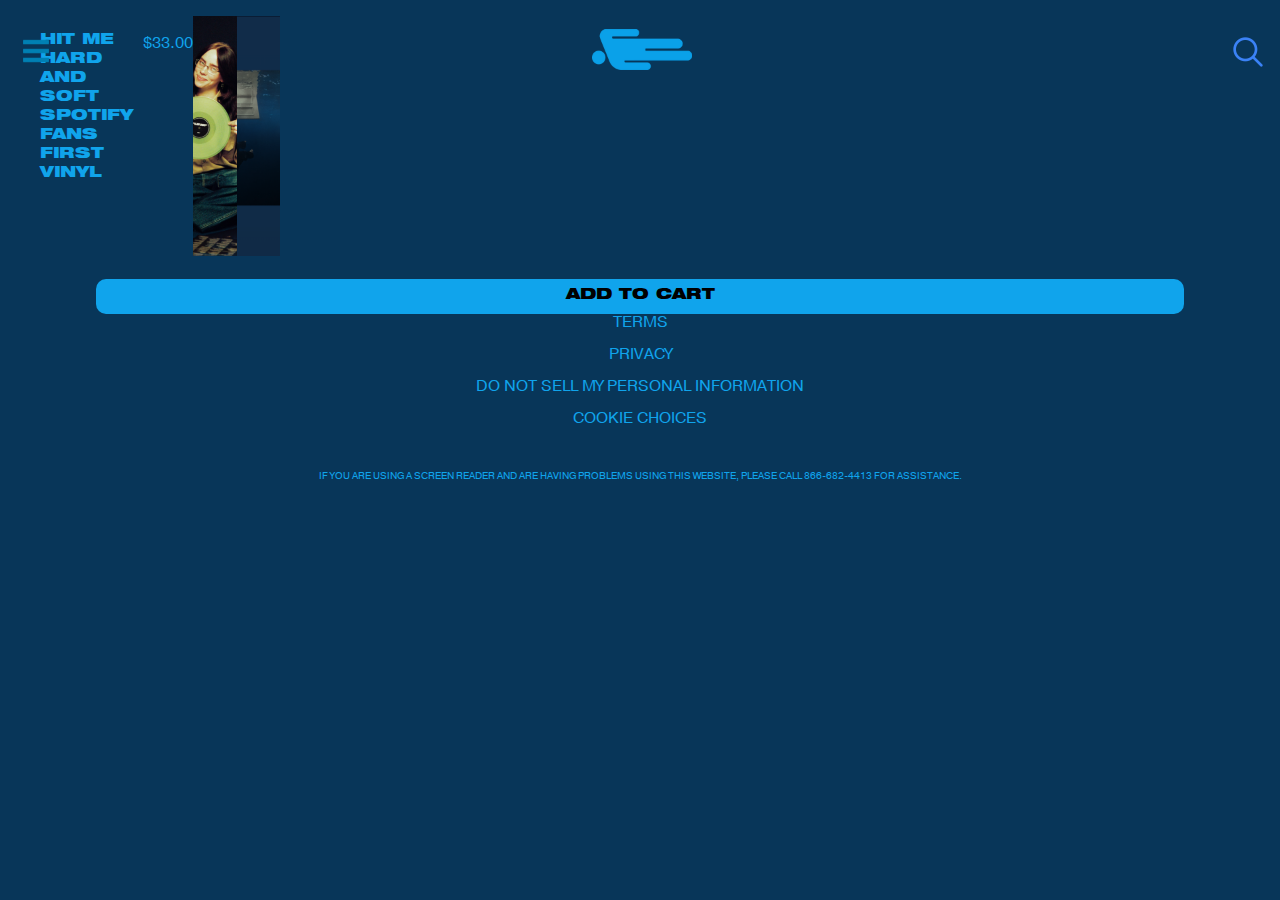
==== product.html @ ac69f573 "second html" ====
<!DOCTYPE html>
<html lang="en">
<head>
    <meta charset="UTF-8">
    <meta name="author" content="Giulietta Sipos">
    <meta name="viewport" content="width=device-width, initial-scale=1">

    <title>HIT ME HARD AND SOFT Spotify Fans First Vinyl - Billie Eilish | Store</title>

    <link href="styles/product.css" rel="stylesheet">
    <link rel="icon" type="image/svg+xml" href="images/icons/logo2.png">
</head>
<body>
        <header>
            <a href="#">
                <h1> <img id="logo" src="images/icons/logo.png" alt="hello welcome to the website of billie eilish"> </h1>
            </a>
            <button aria-hidden="true"><img src="images/icons/hamburger.png" alt="hamburger" /></button>
            <nav>
                <button aria-hidden="true"><img src="images/icons/close.png" alt="close" /></button>
                <ul>
                    <li><a class="active">merch</a></li>
                    <li><a class="#">music</a></li>
                    <li><a class="#">collections</a></li>
                    <li><a class="#">billie x nike</a></li>
                    <li><a class="#">sustainability</a></li>
                    <li><a class="#">tour</a></li>
                    <li><a class="#">billie's kitchen</a></li>
                    <li><a class="#">more</a></li>
                    <li><a class="#">login</a></li>
                    <li><a class="#">create account</a></li>
                </ul>
            </nav>
            <a href="#"><img aria-hidden="true" src="images/icons/search.png" alt="search icon" /></a>
        </header>

        <main>
            <section>
                <ul>
                    <li>
                        <h3>hit me hard and soft spotify fans first vinyl</h3>
                        <p>$33.00</p>
                        <a href="#"><img src="images/spotifyvinyl.png" alt="selfie billie with shirt"></a>
                        <a href="#"><img src="images/solo/spotifyvinylsolo.png" alt="selfie billie with shirt"></a>
                    </li>
                </ul>

                <a href="#"><strong>add to cart</strong></a>
            </section>


        </main>




        <footer>
            <ul>
                <li>help and support</li>
                <li>terms</li>
                <li>privacy</li>
                <li>do not sell my personal information</li>
                <li>cookie choices</li>
            </ul>
        
            <p>If you are using a screen reader and are having problems using this website, please call 866-682-4413 for
                assistance.</p>
        </footer>

    <script defer src="scripts/script.js"></script>
</body>
</html>
---- styles/product.css ----
/*********************************************************/
/* ------------------------ FONT ----------------------- */
/*********************************************************/

@font-face {
    /* Equity A text - regular */
    font-family: 'billiefont';
    src: url("../fonts/font.woff") format('woff');
    font-weight: normal;
    font-style: normal;
}

@font-face {
    /* Equity A text - regular */
    font-family: 'billiefont2';
    src: url("../fonts/billiefont2.woff") format('woff');
    font-weight: normal;
    font-style: normal;
}





/*********************************************************/
/* ---------------------- CURSOR ----------------------- */
/*********************************************************/

@keyframes bubbel-ani {
    to {
        transform: translate(0, -40vw);
        opacity: 0;
    }
}

.cursor-trail {
    position: absolute;
    pointer-events: none;
    width: 10px;
    /* Adjust the size of the trail */
    height: 10px;
    opacity: 0.5;

    animation: bubbel-ani 1.5s ease-out forwards;
}





/**********************************************************/
/* ------------------- CSS REMEDY ----------------------- */
/*********************************************************/

*,
*::after,
*::before {
    box-sizing: border-box;
}






/*********************************************************/
/* ----------------- CUSTOM PROPERTIES ----------------- */
/*********************************************************/

:root {
    /* --------------------------LIGHT/DARK MODE------------------------------ */
    color-scheme: light dark;

    --accent-color: var(--color-theme);
    /* ----------------------------------------------------------------------- */

    --color-text: #10a4ec;
    --color-background: #083659;

    --general-color: black;
    --header-gradient: linear-gradient(transparent, transparent);
    --menu-gradient: linear-gradient(black, black);
    /* --button-color:#fff; */
    --button-background: transparent;

    /* --------shop buttons------- */
    --color-shop: black;
    --color-shop-button: #10a4ec;

    --color-border: #027399;
    --whiteSpace: 1em;

}





/*********************************************************/
/* ---------------------- HEADER ----------------------- */
/*********************************************************/

header {
    min-height: 4em;
    padding: 0 1em;
    line-height: 1;

    display: flex;
    justify-content: space-between;
    align-items: center;

    position: fixed;
    z-index: 10;
    background: transparent;
    /* transparent background to show the video */
    color: white;

    top: 0;
    left: 0;
    right: 0;
}

header a {
    padding: 0.5em 0;
    color: var(--color-text);
    text-decoration: none;
}

header>a:first-of-type {
    display: grid;
    grid-template-columns: min-content min-content;
    grid-gap: 0.25em;
    align-items: center;
}

header>a:first-of-type img {
    height: 3em;
}

header button {
    padding: 0.5em;
    display: flex;
    align-items: center;
    gap: 0.25em;

    appearance: none;
    background-color: var(--button-background);
    border: none;
    border-radius: 0.25em;

    margin-bottom: 0.5em;
}

header button img {
    height: 2em;
}

header>button {
    order: -1;
}

#logo {
    width: 100.66px;
    height: 40.93px;
}

/* -------- LINK TO ICON ---------- */

header>a:last-of-type img {
    width: auto;
    height: 2em;
}

nav button {
    justify-self: start;
}


/* -------------- NAV  -------------*/
nav {
    padding: 1em;

    display: grid;
    align-content: start;
    gap: 1em;

    background-image: var(--menu-gradient);

    position: fixed;
    left: 0;
    right: 0;
    top: 0;
    bottom: 0;
    /*   inset:0; */

    transform: translateX(-100%);
    transition: 1s;

}

/* ----------- SHOW MENU -------------*/

nav.toonMenu {
    transform: translateX(0);
}

nav ul {
    margin: 0;
    padding: 0;
    list-style: none;
}

nav a {
    display: flex;
}





/*********************************************************/
/* ------------------------ BODY ----------------------- */
/*********************************************************/

body {
    color: var(--color-text);
    background-color: var(--color-background);
    text-transform: uppercase;
    font-family: 'billiefont';
    margin: 0;
}

h2 {
    padding-top: 5em;
    padding-left: 1.5em;
    padding-bottom: .5em;
}


/* ----------- ADD TO CHART BUTTON --------------- */

section > a {
    position: absolute;
    left: 6em;
    right: 6em;
    text-align: center;

    color: var(--color-shop);
    background-color: var(--color-shop-button);
    padding: .5em;
    text-decoration: none;
    border-radius: 10px;
}

section > a:hover {
    color: var(--color-shop-button);
    border: 1px solid var(--color-shop-button);
    background-color: #083658;
}







section img {
    width: 100%;
    height: 15em;
    object-fit: cover;
    order: -1;
}

section ul {
    overflow: auto;
    scrollbar-width: none;
    display: flex;
    list-style-type: none;
}

section ul li {
    width: 15em;
    display: flex;
}

section ul li h3 {
    font-size: 1em;
}

section ul li p {
    font-size: 1em;
    font-family: 'billiefont2';
}













/*********************************************************/
/* ----------------------- FOOTER ---------------------- */
/*********************************************************/

footer ul {
    padding: 0;
    margin: 0;
}

footer ul li {
    font-family: 'billiefont2';
    list-style-type: none;
    padding: 0;
    margin: 0;
    text-align: center;

    display: block;
    margin: 10px 0;

}

footer p {
    font-family: 'billiefont2';
    font-size: 10px;

    display: block;
    text-align: center;

    padding: 3em;
    margin: 10px 0;

}
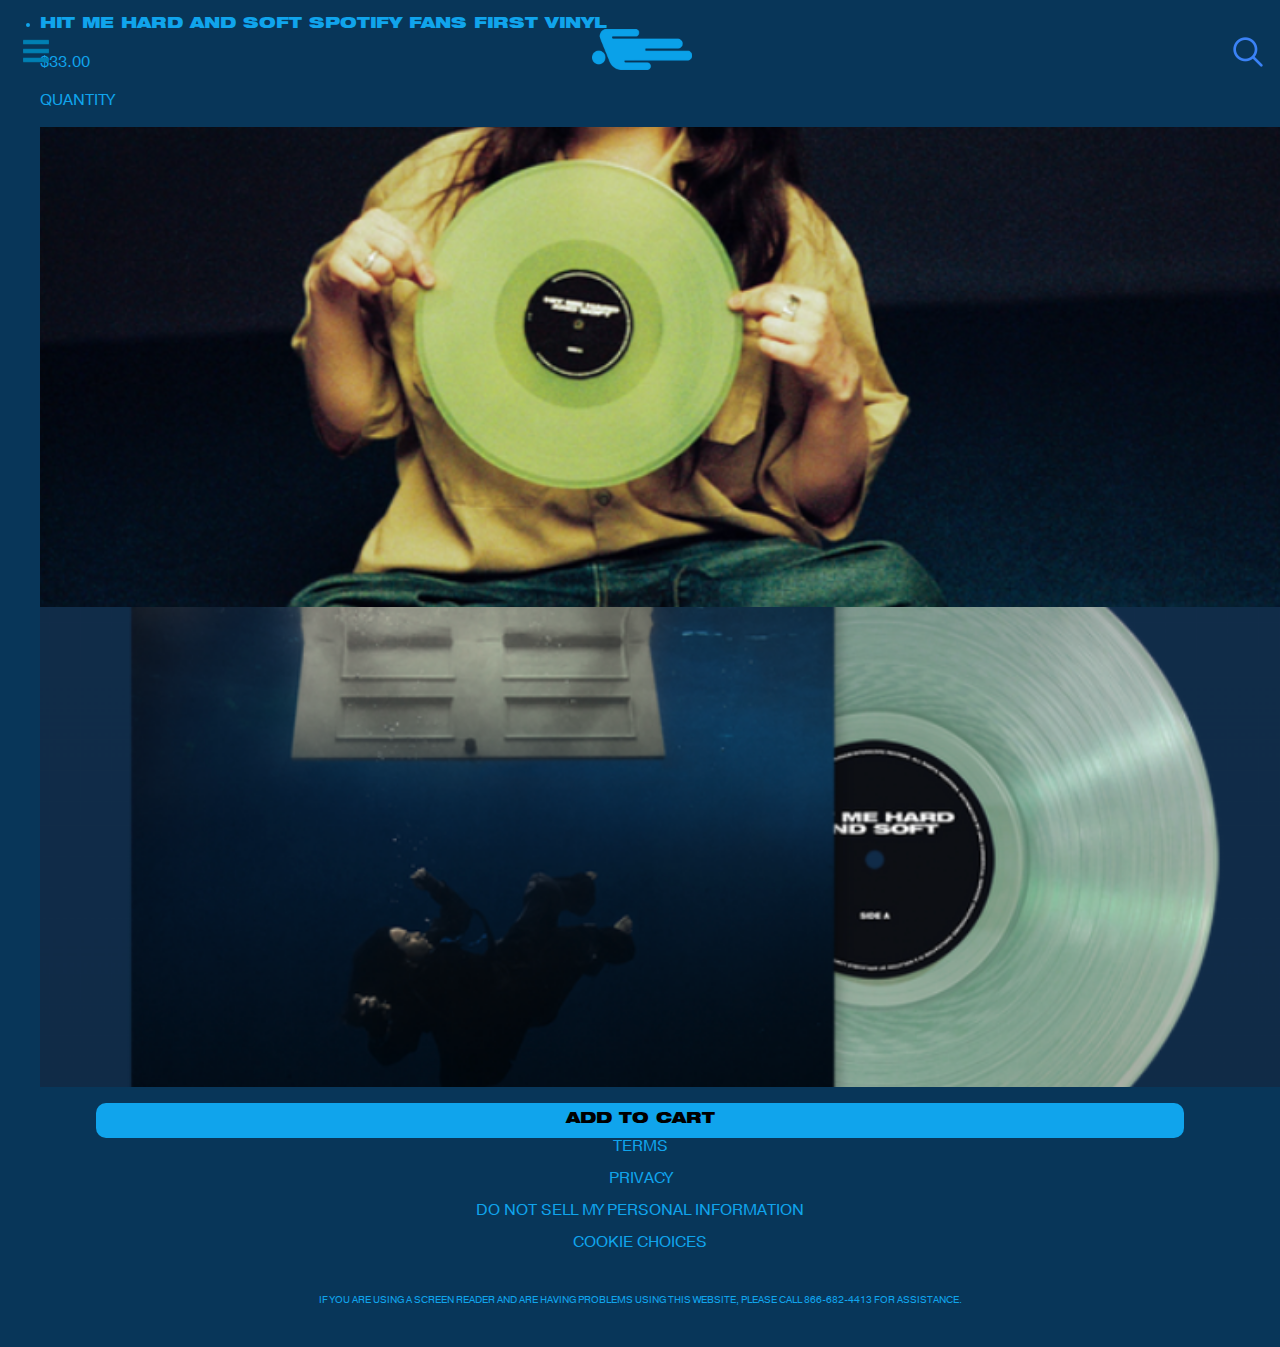
==== commit 34add880: "oepdat" ====
--- a/product.html
+++ b/product.html
@@ -38,8 +38,9 @@
             <section>
                 <ul>
                     <li>
-                        <h3>hit me hard and soft spotify fans first vinyl</h3>
+                        <h2>hit me hard and soft spotify fans first vinyl</h2>
                         <p>$33.00</p>
+                        <p>quantity</p>
                         <a href="#"><img src="images/spotifyvinyl.png" alt="selfie billie with shirt"></a>
                         <a href="#"><img src="images/solo/spotifyvinylsolo.png" alt="selfie billie with shirt"></a>
                     </li>
--- a/styles/product.css
+++ b/styles/product.css
@@ -230,12 +230,6 @@
     margin: 0;
 }
 
-h2 {
-    padding-top: 5em;
-    padding-left: 1.5em;
-    padding-bottom: .5em;
-}
-
 
 /* ----------- ADD TO CHART BUTTON --------------- */
 
@@ -262,35 +256,28 @@
 
 
 
-
-
-section img {
+/* -------------- IMAGES --------------- */
+
+ main section img {
     width: 100%;
-    height: 15em;
+    height: 30em;
     object-fit: cover;
+    display: flex;
     order: -1;
 }
 
-section ul {
-    overflow: auto;
-    scrollbar-width: none;
-    display: flex;
-    list-style-type: none;
-}
-
-section ul li {
-    width: 15em;
-    display: flex;
-}
-
-section ul li h3 {
+
+
+/* --------------- TEXT --------------- */
+
+section ul li h2 {
     font-size: 1em;
 }
 
 section ul li p {
     font-size: 1em;
     font-family: 'billiefont2';
-}
+} 
 
 
 
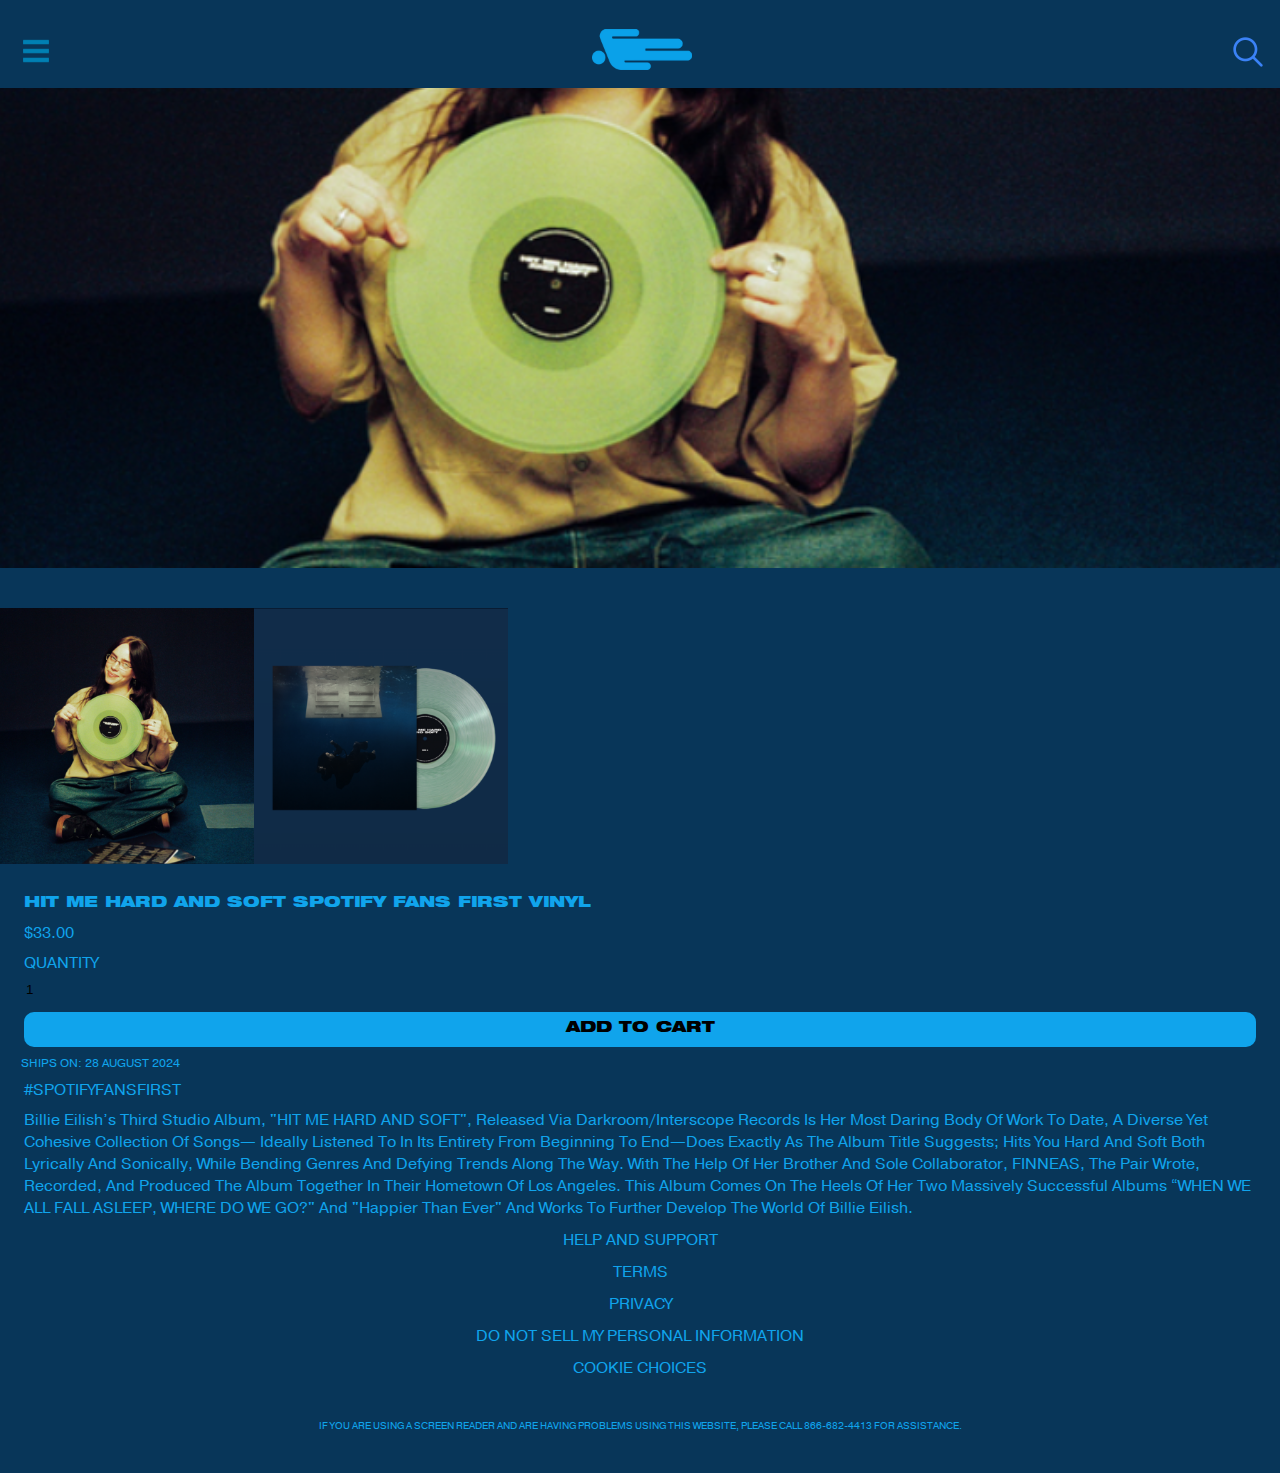
==== commit 8707b097: "oepdates" ====
--- a/product.html
+++ b/product.html
@@ -1,73 +1,130 @@
 <!DOCTYPE html>
 <html lang="en">
-<head>
-    <meta charset="UTF-8">
-    <meta name="author" content="Giulietta Sipos">
-    <meta name="viewport" content="width=device-width, initial-scale=1">
+	<head>
+		<meta charset="UTF-8" />
+		<meta name="author" content="Giulietta Sipos" />
+		<meta name="viewport" content="width=device-width, initial-scale=1" />
 
-    <title>HIT ME HARD AND SOFT Spotify Fans First Vinyl - Billie Eilish | Store</title>
+		<title>
+			HIT ME HARD AND SOFT Spotify Fans First Vinyl - Billie Eilish | Store
+		</title>
 
-    <link href="styles/product.css" rel="stylesheet">
-    <link rel="icon" type="image/svg+xml" href="images/icons/logo2.png">
-</head>
-<body>
-        <header>
-            <a href="#">
-                <h1> <img id="logo" src="images/icons/logo.png" alt="hello welcome to the website of billie eilish"> </h1>
-            </a>
-            <button aria-hidden="true"><img src="images/icons/hamburger.png" alt="hamburger" /></button>
-            <nav>
-                <button aria-hidden="true"><img src="images/icons/close.png" alt="close" /></button>
-                <ul>
-                    <li><a class="active">merch</a></li>
-                    <li><a class="#">music</a></li>
-                    <li><a class="#">collections</a></li>
-                    <li><a class="#">billie x nike</a></li>
-                    <li><a class="#">sustainability</a></li>
-                    <li><a class="#">tour</a></li>
-                    <li><a class="#">billie's kitchen</a></li>
-                    <li><a class="#">more</a></li>
-                    <li><a class="#">login</a></li>
-                    <li><a class="#">create account</a></li>
-                </ul>
-            </nav>
-            <a href="#"><img aria-hidden="true" src="images/icons/search.png" alt="search icon" /></a>
-        </header>
+		<link href="styles/product.css" rel="stylesheet" />
+		<link rel="icon" type="image/svg+xml" href="images/icons/logo2.png" />
+	</head>
+	<body>
+		<header>
+			<a href="#">
+				<h1>
+					<img
+						id="logo"
+						src="images/icons/logo.png"
+						alt="hello welcome to the website of billie eilish" />
+				</h1>
+			</a>
+			<button aria-hidden="true">
+				<img src="images/icons/hamburger.png" alt="hamburger" />
+			</button>
+			<nav>
+				<button aria-hidden="true">
+					<img src="images/icons/close.png" alt="close" />
+				</button>
+				<ul>
+					<li><a class="active">merch</a></li>
+					<li><a class="#">music</a></li>
+					<li><a class="#">collections</a></li>
+					<li><a class="#">billie x nike</a></li>
+					<li><a class="#">sustainability</a></li>
+					<li><a class="#">tour</a></li>
+					<li><a class="#">billie's kitchen</a></li>
+					<li><a class="#">more</a></li>
+					<li><a class="#">login</a></li>
+					<li><a class="#">create account</a></li>
+				</ul>
+			</nav>
+			<a href="#"
+				><img
+					aria-hidden="true"
+					src="images/icons/search.png"
+					alt="search icon"
+			/></a>
+		</header>
 
-        <main>
-            <section>
-                <ul>
-                    <li>
-                        <h2>hit me hard and soft spotify fans first vinyl</h2>
-                        <p>$33.00</p>
-                        <p>quantity</p>
-                        <a href="#"><img src="images/spotifyvinyl.png" alt="selfie billie with shirt"></a>
-                        <a href="#"><img src="images/solo/spotifyvinylsolo.png" alt="selfie billie with shirt"></a>
-                    </li>
-                </ul>
+		<main>
+			<section>
+				<h2>hit me hard and soft spotify fans first vinyl</h2>
+				<p>$33.00</p>
 
-                <a href="#"><strong>add to cart</strong></a>
-            </section>
+				<label for="amount"
+					>quantity
+					<input
+						id="amount"
+						name="amount"
+						type="number"
+						min="1"
+						max="4"
+						value="1" />
+				</label>
+				<a href="#"><strong>add to cart</strong></a>
+				<small>Ships on: 28 August 2024</small>
+				<p>#SpotifyFansFirst</p>
+				<p>
+					Billie Eilish’s third studio album, "HIT ME HARD AND SOFT", released
+					via Darkroom/Interscope Records is her most daring body of work to
+					date, a diverse yet cohesive collection of songs— ideally listened to
+					in its entirety from beginning to end—does exactly as the album title
+					suggests; hits you hard and soft both lyrically and sonically, while
+					bending genres and defying trends along the way. With the help of her
+					brother and sole collaborator, FINNEAS, the pair wrote, recorded, and
+					produced the album together in their hometown of Los Angeles. This
+					album comes on the heels of her two massively successful albums “WHEN
+					WE ALL FALL ASLEEP, WHERE DO WE GO?" and "Happier Than Ever" and works
+					to further develop the world of Billie Eilish.
+				</p>
+				<ul>
+					<li id="img1">
+						<img src="images/spotifyvinyl.png" alt="selfie billie with shirt" />
+					</li>
+					<li id="img2">
+						<img
+							src="images/solo/spotifyvinylsolo.png"
+							alt="selfie billie with shirt" />
+					</li>
+				</ul>
+				<ul>
+					<li>
+						<a href="#img1"
+							><img
+								src="images/spotifyvinyl.png"
+								alt="selfie billie with shirt"
+						/></a>
+					</li>
+					<li>
+						<a href="#img2"
+							><img
+								src="images/solo/spotifyvinylsolo.png"
+								alt="selfie billie with shirt"
+						/></a>
+					</li>
+				</ul>
+			</section>
+		</main>
 
+		<footer>
+			<ul>
+				<li>help and support</li>
+				<li>terms</li>
+				<li>privacy</li>
+				<li>do not sell my personal information</li>
+				<li>cookie choices</li>
+			</ul>
 
-        </main>
+			<p>
+				If you are using a screen reader and are having problems using this
+				website, please call 866-682-4413 for assistance.
+			</p>
+		</footer>
 
-
-
-
-        <footer>
-            <ul>
-                <li>help and support</li>
-                <li>terms</li>
-                <li>privacy</li>
-                <li>do not sell my personal information</li>
-                <li>cookie choices</li>
-            </ul>
-        
-            <p>If you are using a screen reader and are having problems using this website, please call 866-682-4413 for
-                assistance.</p>
-        </footer>
-
-    <script defer src="scripts/script.js"></script>
-</body>
-</html>+		<script defer src="scripts/script.js"></script>
+	</body>
+</html>
--- a/styles/product.css
+++ b/styles/product.css
@@ -118,6 +118,7 @@
     top: 0;
     left: 0;
     right: 0;
+
 }
 
 header a {
@@ -230,15 +231,16 @@
     margin: 0;
 }
 
+main{
+    margin-top: 4.5rem;
+}
+
 
 /* ----------- ADD TO CHART BUTTON --------------- */
 
 section > a {
-    position: absolute;
-    left: 6em;
-    right: 6em;
     text-align: center;
-
+    margin: 0 1.5em;
     color: var(--color-shop);
     background-color: var(--color-shop-button);
     padding: .5em;
@@ -258,27 +260,80 @@
 
 /* -------------- IMAGES --------------- */
 
- main section img {
-    width: 100%;
+main section{
+    display: flex;
+    flex-direction: column;
+    gap: .5em;
+}
+
+main section > ul:nth-of-type(1){
+    order: -1;
+    display: flex;
+    overflow-x: auto;
+    padding: 0;
+    list-style: none;
+
+}
+ main section ul:nth-of-type(1) li img {
+    min-width: 100vw;
     height: 30em;
     object-fit: cover;
     display: flex;
+
+}
+main section > ul:nth-of-type(2){
     order: -1;
-}
+    display: flex;
+    overflow-x: auto;
+    padding: 0;
+    list-style: none;
+    width: 75vw;
+}
+
+main section ul:nth-of-type(2) li img {
+    max-width: 20vw;
+    height: 20vw;
+}
+
 
 
 
 /* --------------- TEXT --------------- */
 
-section ul li h2 {
+section h2 {
     font-size: 1em;
-}
-
-section ul li p {
+    margin: 0 1.5em;
+}
+
+section p {
     font-size: 1em;
     font-family: 'billiefont2';
+    margin: 0 1.5em;
 } 
-
+section label{
+    font-size: 1em;
+    font-family: 'billiefont2';
+    margin: 0 1.5em;
+    display: flex;
+    flex-direction: column;
+    width: fit-content;
+}
+
+section label input{
+    width: 3em;
+    background: none;
+    border:none;
+    margin: .5em 0;
+}
+section small{
+    font-size: .75em;
+    font-family: 'billiefont2';
+    margin: 0 1.75em;
+}
+section p:last-of-type{
+    text-transform: capitalize;
+    font-size: .9;
+}
 
 
 
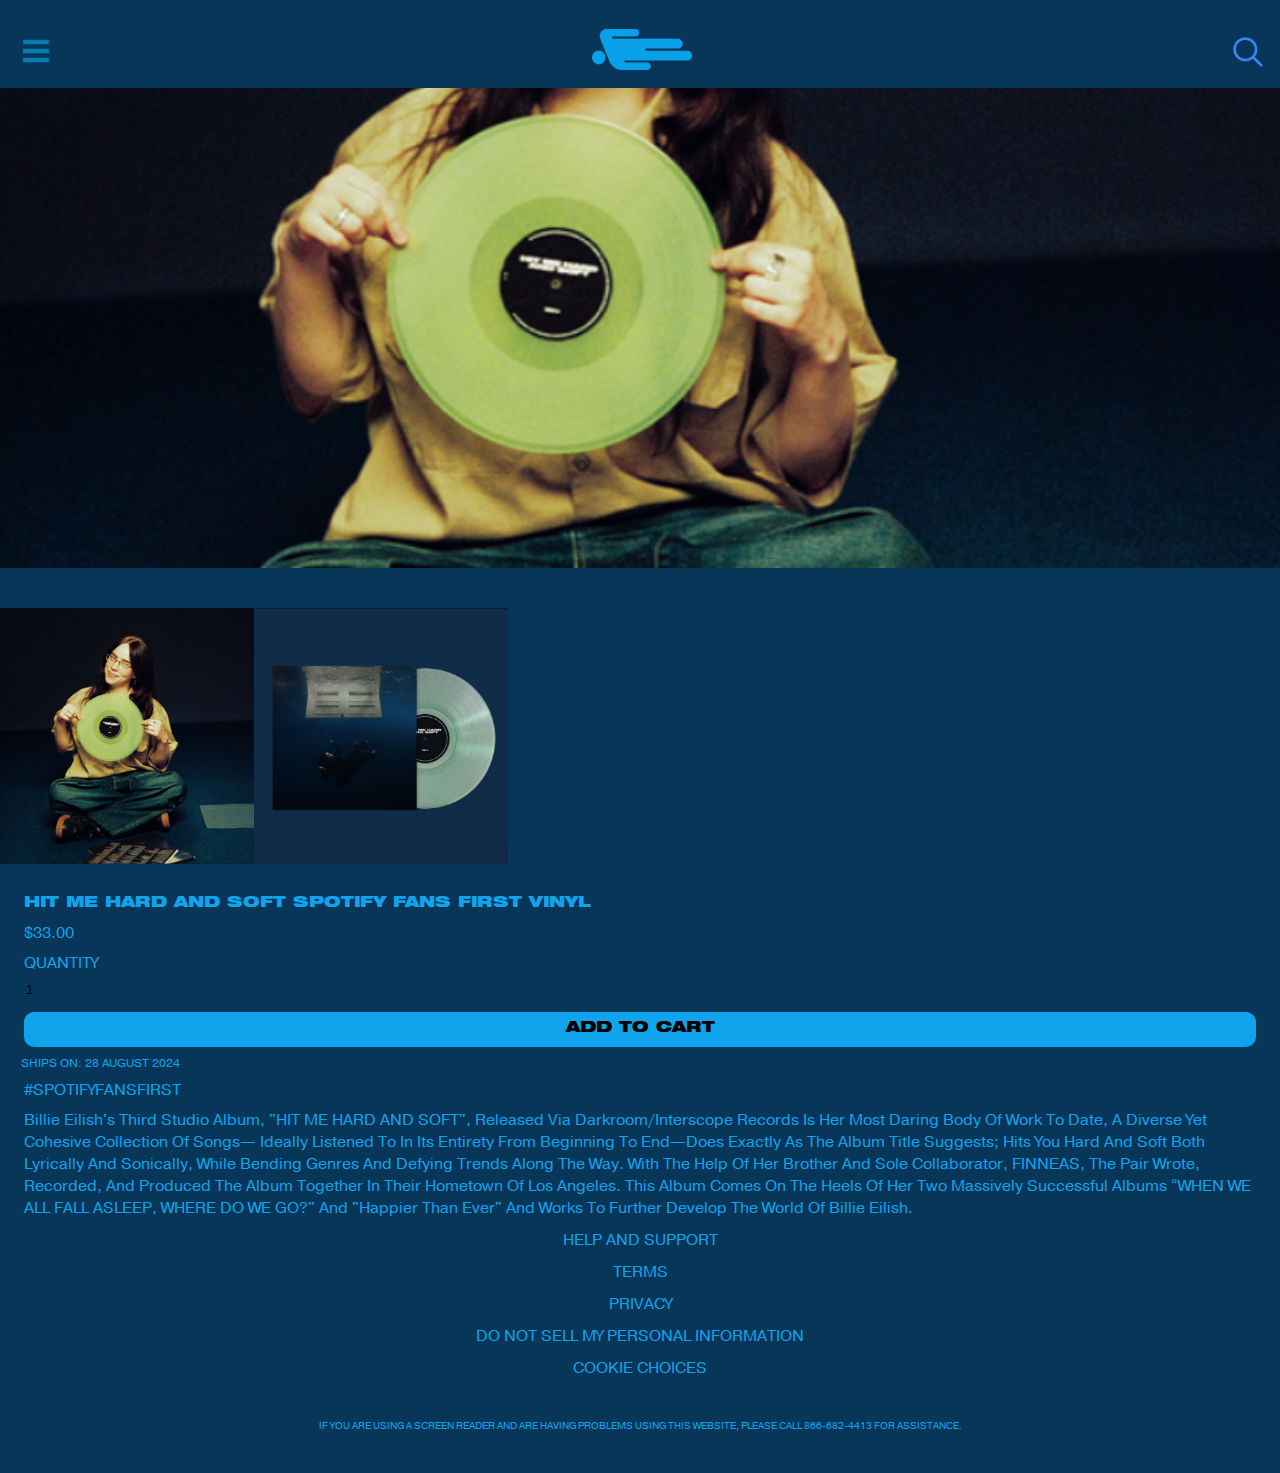
==== commit dadf6e5e: "updaties" ====
--- a/product.html
+++ b/product.html
@@ -69,7 +69,7 @@
 				<small>Ships on: 28 August 2024</small>
 				<p>#SpotifyFansFirst</p>
 				<p>
-					Billie Eilish’s third studio album, "HIT ME HARD AND SOFT", released
+					Billie Eilish's third studio album, "HIT ME HARD AND SOFT", released
 					via Darkroom/Interscope Records is her most daring body of work to
 					date, a diverse yet cohesive collection of songs— ideally listened to
 					in its entirety from beginning to end—does exactly as the album title
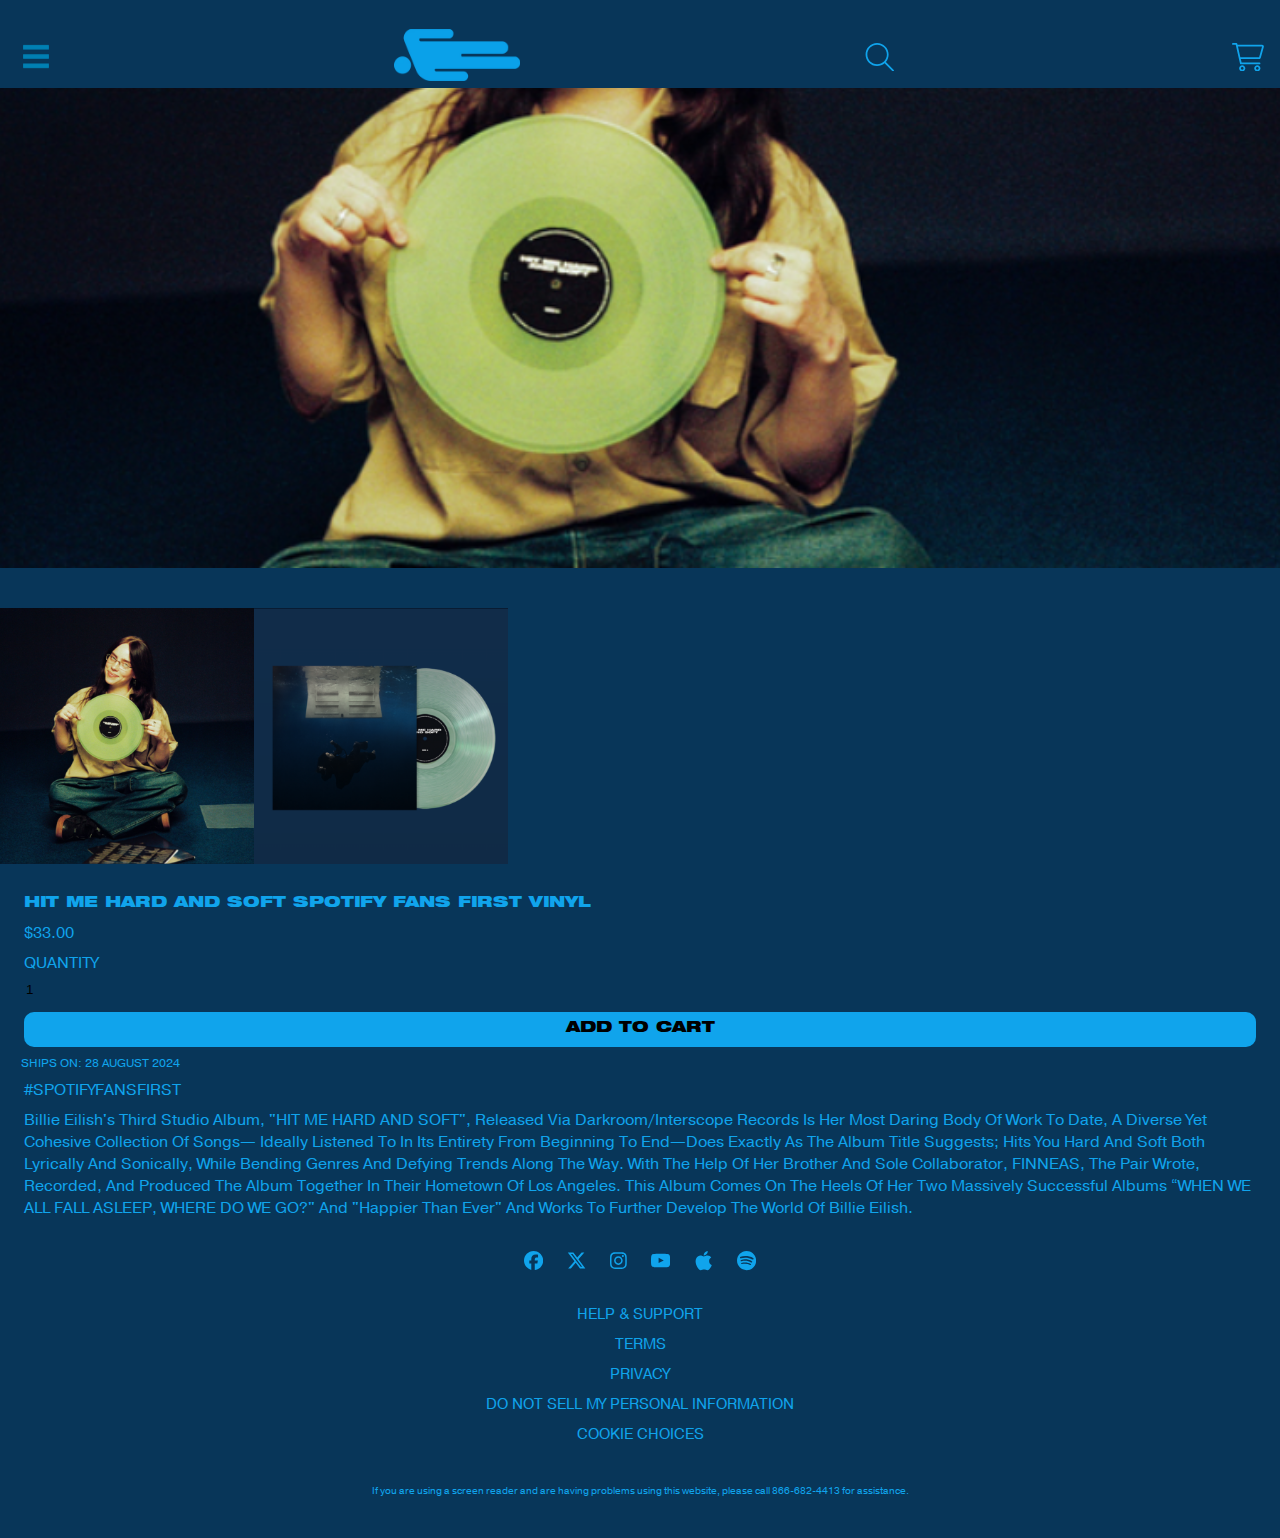
==== commit 9977ba1b: "kd" ====
--- a/product.html
+++ b/product.html
@@ -10,44 +10,118 @@
 		</title>
 
 		<link href="styles/product.css" rel="stylesheet" />
+		<link href="styles/overall.css" rel="stylesheet" />
 		<link rel="icon" type="image/svg+xml" href="images/icons/logo2.png" />
 	</head>
 	<body>
 		<header>
-			<a href="#">
-				<h1>
+			<a href="index.html"
+				><h1>
 					<img
-						id="logo"
 						src="images/icons/logo.png"
 						alt="hello welcome to the website of billie eilish" />
 				</h1>
 			</a>
+
 			<button aria-hidden="true">
 				<img src="images/icons/hamburger.png" alt="hamburger" />
 			</button>
+
 			<nav>
 				<button aria-hidden="true">
 					<img src="images/icons/close.png" alt="close" />
 				</button>
 				<ul>
-					<li><a class="active">merch</a></li>
-					<li><a class="#">music</a></li>
-					<li><a class="#">collections</a></li>
-					<li><a class="#">billie x nike</a></li>
+					<li>
+						<details name="nav-details">
+							<summary>merch</summary>
+							<ul>
+								<li><a href="#">hit me hard and soft</a></li>
+								<li><a href="#">apparel</a></li>
+								<li><a href="#">accessoires</a></li>
+								<li><a href="#">billie x nike</a></li>
+								<li><a href="#">kids</a></li>
+								<li><a href="#">shop all</a></li>
+							</ul>
+						</details>
+					</li>
+
+					<li>
+						<details name="nav-details">
+							<summary>music</summary>
+							<ul>
+								<li><a href="#">hit me hard and soft</a></li>
+								<li><a href="#">vinyl</a></li>
+								<li><a href="#">cds + casssettes</a></li>
+								<li><a href="#">digital</a></li>
+								<li><a href="#">shop all</a></li>
+							</ul>
+						</details>
+					</li>
+
+					<li>
+						<details name="nav-details">
+							<summary>collections</summary>
+							<ul>
+								<li><a href="#">hit me hard and soft</a></li>
+								<li><a href="#">happier than ever</a></li>
+								<li>
+									<a href="#">when we all fall asleep, where do we go?</a>
+								</li>
+								<li><a href="#">blohsh</a></li>
+							</ul>
+						</details>
+					</li>
+
+					<li>
+						<details name="nav-details">
+							<summary>billie x nike</summary>
+							<ul>
+								<li><a href="#">shop by size</a></li>
+							</ul>
+						</details>
+					</li>
+
 					<li><a class="#">sustainability</a></li>
 					<li><a class="#">tour</a></li>
 					<li><a class="#">billie's kitchen</a></li>
-					<li><a class="#">more</a></li>
+
+					<li>
+						<details name="nav-details">
+							<summary>more</summary>
+							<ul>
+								<li><a href="#">videos</a></li>
+								<li><a href="#">listen</a></li>
+								<li><a href="#">fragrance</a></li>
+								<li><a href="#">join the list</a></li>
+							</ul>
+						</details>
+					</li>
+
 					<li><a class="#">login</a></li>
 					<li><a class="#">create account</a></li>
 				</ul>
 			</nav>
+
 			<a href="#"
-				><img
-					aria-hidden="true"
-					src="images/icons/search.png"
-					alt="search icon"
-			/></a>
+				><svg
+					xmlns="http://www.w3.org/2000/svg"
+					viewBox="-64 0 576 512"
+					fill="currentColor">
+					<path
+						d="M507.3 484.7l-141.5-141.5C397 306.8 415.1 259.7 415.1 208c0-114.9-93.13-208-208-208S-.0002 93.13-.0002 208S93.12 416 207.1 416c51.68 0 98.85-18.96 135.2-50.15l141.5 141.5C487.8 510.4 491.9 512 496 512s8.188-1.562 11.31-4.688C513.6 501.1 513.6 490.9 507.3 484.7zM208 384C110.1 384 32 305 32 208S110.1 32 208 32S384 110.1 384 208S305 384 208 384z"></path>
+				</svg>
+			</a>
+
+			<a href="#"
+				><svg
+					xmlns="http://www.w3.org/2000/svg"
+					viewBox="0 0 576 512"
+					fill="currentColor">
+					<path
+						d="M80 0C87.47 0 93.95 5.17 95.6 12.45L100 32H541.8C562.1 32 578.3 52.25 572.6 72.66L518.6 264.7C514.7 278.5 502.1 288 487.8 288H158.2L172.8 352H496C504.8 352 512 359.2 512 368C512 376.8 504.8 384 496 384H160C152.5 384 146.1 378.8 144.4 371.5L67.23 32H16C7.164 32 0 24.84 0 16C0 7.164 7.164 0 16 0H80zM107.3 64L150.1 256H487.8L541.8 64H107.3zM128 456C128 425.1 153.1 400 184 400C214.9 400 240 425.1 240 456C240 486.9 214.9 512 184 512C153.1 512 128 486.9 128 456zM184 480C197.3 480 208 469.3 208 456C208 442.7 197.3 432 184 432C170.7 432 160 442.7 160 456C160 469.3 170.7 480 184 480zM512 456C512 486.9 486.9 512 456 512C425.1 512 400 486.9 400 456C400 425.1 425.1 400 456 400C486.9 400 512 425.1 512 456zM456 432C442.7 432 432 442.7 432 456C432 469.3 442.7 480 456 480C469.3 480 480 469.3 480 456C480 442.7 469.3 432 456 432z"></path>
+				</svg>
+			</a>
 		</header>
 
 		<main>
@@ -111,8 +185,69 @@
 		</main>
 
 		<footer>
+			<section>
+				<a href="#"
+					><svg
+						viewBox="0 0 48 48"
+						fill="currentColor"
+						xmlns="http://www.w3.org/2000/svg">
+						<path
+							d="M24 0C10.7453 0 0 10.7453 0 24C0 35.255 7.74912 44.6995 18.2026 47.2934V31.3344H13.2538V24H18.2026V20.8397C18.2026 12.671 21.8995 8.8848 29.9194 8.8848C31.44 8.8848 34.0637 9.18336 35.137 9.48096V16.129C34.5706 16.0694 33.5866 16.0397 32.3645 16.0397C28.4294 16.0397 26.9088 17.5306 26.9088 21.4061V24H34.7482L33.4013 31.3344H26.9088V47.8243C38.7926 46.3891 48.001 36.2707 48.001 24C48 10.7453 37.2547 0 24 0Z"></path>
+					</svg>
+				</a>
+				<a href="#"
+					><svg
+						viewBox="0 0 48 48"
+						fill="currentColor"
+						xmlns="http://www.w3.org/2000/svg">
+						<path
+							d="M36.6526 3.80786H43.3995L28.6594 20.6548L46 43.5798H32.4225L21.7881 29.6759L9.61989 43.5798H2.86886L18.6349 25.5601L2 3.80786H15.9222L25.5348 16.5165L36.6526 3.80786ZM34.2846 39.5414H38.0232L13.8908 7.63413H9.87892L34.2846 39.5414Z"></path>
+					</svg>
+				</a>
+
+				<a href="#"
+					><svg
+						xmlns="http://www.w3.org/2000/svg"
+						fill="currentColor"
+						viewBox="0 0 448 512">
+						<path
+							d="M224.1 141c-63.6 0-114.9 51.3-114.9 114.9s51.3 114.9 114.9 114.9S339 319.5 339 255.9 287.7 141 224.1 141zm0 189.6c-41.1 0-74.7-33.5-74.7-74.7s33.5-74.7 74.7-74.7 74.7 33.5 74.7 74.7-33.6 74.7-74.7 74.7zm146.4-194.3c0 14.9-12 26.8-26.8 26.8-14.9 0-26.8-12-26.8-26.8s12-26.8 26.8-26.8 26.8 12 26.8 26.8zm76.1 27.2c-1.7-35.9-9.9-67.7-36.2-93.9-26.2-26.2-58-34.4-93.9-36.2-37-2.1-147.9-2.1-184.9 0-35.8 1.7-67.6 9.9-93.9 36.1s-34.4 58-36.2 93.9c-2.1 37-2.1 147.9 0 184.9 1.7 35.9 9.9 67.7 36.2 93.9s58 34.4 93.9 36.2c37 2.1 147.9 2.1 184.9 0 35.9-1.7 67.7-9.9 93.9-36.2 26.2-26.2 34.4-58 36.2-93.9 2.1-37 2.1-147.8 0-184.8zM398.8 388c-7.8 19.6-22.9 34.7-42.6 42.6-29.5 11.7-99.5 9-132.1 9s-102.7 2.6-132.1-9c-19.6-7.8-34.7-22.9-42.6-42.6-11.7-29.5-9-99.5-9-132.1s-2.6-102.7 9-132.1c7.8-19.6 22.9-34.7 42.6-42.6 29.5-11.7 99.5-9 132.1-9s102.7-2.6 132.1 9c19.6 7.8 34.7 22.9 42.6 42.6 11.7 29.5 9 99.5 9 132.1s2.7 102.7-9 132.1z"></path>
+					</svg>
+				</a>
+
+				<a href="#"
+					><svg
+						viewBox="0 0 48 48"
+						fill="currentColor"
+						xmlns="http://www.w3.org/2000/svg">
+						<path
+							d="M47.5219 14.4001C47.5219 14.4001 47.0531 11.0907 45.6094 9.6376C43.7812 7.7251 41.7375 7.71572 40.8 7.60322C34.0875 7.11572 24.0094 7.11572 24.0094 7.11572H23.9906C23.9906 7.11572 13.9125 7.11572 7.2 7.60322C6.2625 7.71572 4.21875 7.7251 2.39062 9.6376C0.946875 11.0907 0.4875 14.4001 0.4875 14.4001C0.4875 14.4001 0 18.2907 0 22.172V25.8095C0 29.6907 0.478125 33.5813 0.478125 33.5813C0.478125 33.5813 0.946875 36.8907 2.38125 38.3438C4.20937 40.2563 6.60938 40.1907 7.67813 40.397C11.5219 40.7626 24 40.8751 24 40.8751C24 40.8751 34.0875 40.8563 40.8 40.3782C41.7375 40.2657 43.7812 40.2563 45.6094 38.3438C47.0531 36.8907 47.5219 33.5813 47.5219 33.5813C47.5219 33.5813 48 29.7001 48 25.8095V22.172C48 18.2907 47.5219 14.4001 47.5219 14.4001ZM19.0406 30.2251V16.7345L32.0062 23.5032L19.0406 30.2251Z"></path>
+					</svg>
+				</a>
+
+				<a href="#"
+					><svg
+						viewBox="0 0 48 48"
+						fill="currentColor"
+						xmlns="http://www.w3.org/2000/svg">
+						<path
+							d="M43.5839 37.4071C42.858 39.0841 41.9988 40.6277 41.0033 42.0469C39.6463 43.9817 38.5352 45.3209 37.6789 46.0646C36.3516 47.2853 34.9294 47.9105 33.4065 47.946C32.3132 47.946 30.9947 47.6349 29.4599 47.0038C27.9201 46.3757 26.5051 46.0646 25.2112 46.0646C23.8542 46.0646 22.3988 46.3757 20.8421 47.0038C19.2831 47.6349 18.0271 47.9638 17.0668 47.9964C15.6064 48.0586 14.1508 47.4157 12.6978 46.0646C11.7704 45.2557 10.6105 43.8691 9.22087 41.9047C7.72995 39.807 6.50422 37.3745 5.54395 34.6012C4.51554 31.6058 4 28.7051 4 25.8969C4 22.6801 4.69509 19.9057 6.08734 17.5807C7.18153 15.7132 8.63718 14.2401 10.4591 13.1586C12.2809 12.0772 14.2495 11.5261 16.3694 11.4908C17.5293 11.4908 19.0505 11.8496 20.9408 12.5548C22.8258 13.2623 24.0361 13.6211 24.5667 13.6211C24.9635 13.6211 26.308 13.2016 28.5874 12.3652C30.7428 11.5895 32.562 11.2683 34.0524 11.3948C38.0908 11.7207 41.1247 13.3127 43.1425 16.1807C39.5307 18.3691 37.7441 21.4342 37.7797 25.3662C37.8123 28.429 38.9233 30.9776 41.107 33.0013C42.0966 33.9405 43.2017 34.6664 44.4313 35.182C44.1646 35.9553 43.8832 36.696 43.5839 37.4071V37.4071ZM34.322 0.960762C34.322 3.36131 33.445 5.6027 31.6969 7.6773C29.5873 10.1436 27.0357 11.5687 24.2687 11.3439C24.2334 11.0559 24.213 10.7528 24.213 10.4343C24.213 8.12973 25.2162 5.66343 26.9978 3.6469C27.8872 2.6259 29.0185 1.77694 30.3903 1.09972C31.7591 0.432598 33.0539 0.0636663 34.2716 0.000488281C34.3072 0.321404 34.322 0.64234 34.322 0.960731V0.960762Z"></path>
+					</svg>
+				</a>
+
+				<a href="#"
+					><svg
+						viewBox="0 0 48 48"
+						fill="currentColor"
+						xmlns="http://www.w3.org/2000/svg">
+						<path
+							d="M23.9266 0C10.7126 0 0 10.7123 0 23.9263C0 37.1409 10.7126 47.8523 23.9266 47.8523C37.142 47.8523 47.8534 37.1409 47.8534 23.9263C47.8534 10.7131 37.142 0.00114285 23.9263 0.00114285L23.9266 0ZM34.8991 34.5086C34.4706 35.2114 33.5506 35.4343 32.8477 35.0029C27.23 31.5714 20.158 30.7943 11.8294 32.6971C11.0269 32.88 10.2269 32.3771 10.044 31.5743C9.86029 30.7714 10.3611 29.9714 11.1657 29.7886C20.28 27.7054 28.098 28.6029 34.4049 32.4571C35.1077 32.8886 35.3306 33.8057 34.8991 34.5086ZM37.8277 27.9929C37.2877 28.8714 36.1391 29.1486 35.262 28.6086C28.8306 24.6546 19.0269 23.5097 11.4197 25.8189C10.4331 26.1169 9.39114 25.5609 9.09171 24.576C8.79457 23.5894 9.35086 22.5494 10.3357 22.2494C19.0251 19.6129 29.8277 20.89 37.2134 25.4286C38.0906 25.9686 38.3677 27.1169 37.8277 27.9929ZM38.0791 21.2089C30.3677 16.6286 17.6449 16.2074 10.2823 18.442C9.1 18.8006 7.84971 18.1331 7.49143 16.9509C7.13314 15.768 7.8 14.5186 8.98314 14.1591C17.4349 11.5934 31.4849 12.0891 40.3631 17.3597C41.4289 17.9909 41.7774 19.3643 41.146 20.4263C40.5174 21.4897 39.1403 21.8403 38.0803 21.2089H38.0791Z"></path>
+					</svg>
+				</a>
+			</section>
+
 			<ul>
-				<li>help and support</li>
+				<li>help & support</li>
 				<li>terms</li>
 				<li>privacy</li>
 				<li>do not sell my personal information</li>
--- a/styles/product.css
+++ b/styles/product.css
@@ -22,40 +22,26 @@
 
 
 
-/*********************************************************/
-/* ---------------------- CURSOR ----------------------- */
-/*********************************************************/
-
-@keyframes bubbel-ani {
-    to {
-        transform: translate(0, -40vw);
-        opacity: 0;
-    }
-}
-
-.cursor-trail {
-    position: absolute;
-    pointer-events: none;
-    width: 10px;
-    /* Adjust the size of the trail */
-    height: 10px;
-    opacity: 0.5;
-
-    animation: bubbel-ani 1.5s ease-out forwards;
-}
-
-
-
-
 
 /**********************************************************/
 /* ------------------- CSS REMEDY ----------------------- */
 /*********************************************************/
+
 
 *,
 *::after,
 *::before {
     box-sizing: border-box;
+}
+
+*:focus-visible,
+*::after,
+*::before {
+    border: 2px solid white;
+}
+
+html {
+    scroll-behavior: smooth;
 }
 
 
@@ -91,130 +77,6 @@
     --whiteSpace: 1em;
 
 }
-
-
-
-
-
-/*********************************************************/
-/* ---------------------- HEADER ----------------------- */
-/*********************************************************/
-
-header {
-    min-height: 4em;
-    padding: 0 1em;
-    line-height: 1;
-
-    display: flex;
-    justify-content: space-between;
-    align-items: center;
-
-    position: fixed;
-    z-index: 10;
-    background: transparent;
-    /* transparent background to show the video */
-    color: white;
-
-    top: 0;
-    left: 0;
-    right: 0;
-
-}
-
-header a {
-    padding: 0.5em 0;
-    color: var(--color-text);
-    text-decoration: none;
-}
-
-header>a:first-of-type {
-    display: grid;
-    grid-template-columns: min-content min-content;
-    grid-gap: 0.25em;
-    align-items: center;
-}
-
-header>a:first-of-type img {
-    height: 3em;
-}
-
-header button {
-    padding: 0.5em;
-    display: flex;
-    align-items: center;
-    gap: 0.25em;
-
-    appearance: none;
-    background-color: var(--button-background);
-    border: none;
-    border-radius: 0.25em;
-
-    margin-bottom: 0.5em;
-}
-
-header button img {
-    height: 2em;
-}
-
-header>button {
-    order: -1;
-}
-
-#logo {
-    width: 100.66px;
-    height: 40.93px;
-}
-
-/* -------- LINK TO ICON ---------- */
-
-header>a:last-of-type img {
-    width: auto;
-    height: 2em;
-}
-
-nav button {
-    justify-self: start;
-}
-
-
-/* -------------- NAV  -------------*/
-nav {
-    padding: 1em;
-
-    display: grid;
-    align-content: start;
-    gap: 1em;
-
-    background-image: var(--menu-gradient);
-
-    position: fixed;
-    left: 0;
-    right: 0;
-    top: 0;
-    bottom: 0;
-    /*   inset:0; */
-
-    transform: translateX(-100%);
-    transition: 1s;
-
-}
-
-/* ----------- SHOW MENU -------------*/
-
-nav.toonMenu {
-    transform: translateX(0);
-}
-
-nav ul {
-    margin: 0;
-    padding: 0;
-    list-style: none;
-}
-
-nav a {
-    display: flex;
-}
-
 
 
 
@@ -238,7 +100,7 @@
 
 /* ----------- ADD TO CHART BUTTON --------------- */
 
-section > a {
+main section > a {
     text-align: center;
     margin: 0 1.5em;
     color: var(--color-shop);
@@ -248,7 +110,7 @@
     border-radius: 10px;
 }
 
-section > a:hover {
+main section > a:hover {
     color: var(--color-shop-button);
     border: 1px solid var(--color-shop-button);
     background-color: #083658;
@@ -300,17 +162,17 @@
 
 /* --------------- TEXT --------------- */
 
-section h2 {
+main section h2 {
     font-size: 1em;
     margin: 0 1.5em;
 }
 
-section p {
+main section p {
     font-size: 1em;
     font-family: 'billiefont2';
     margin: 0 1.5em;
 } 
-section label{
+main section label{
     font-size: 1em;
     font-family: 'billiefont2';
     margin: 0 1.5em;
@@ -319,18 +181,19 @@
     width: fit-content;
 }
 
-section label input{
+main section label input{
     width: 3em;
     background: none;
     border:none;
     margin: .5em 0;
 }
-section small{
+main section small{
     font-size: .75em;
     font-family: 'billiefont2';
     margin: 0 1.75em;
 }
-section p:last-of-type{
+
+main section p:last-of-type{
     text-transform: capitalize;
     font-size: .9;
 }
@@ -343,38 +206,3 @@
 
 
 
-
-
-
-/*********************************************************/
-/* ----------------------- FOOTER ---------------------- */
-/*********************************************************/
-
-footer ul {
-    padding: 0;
-    margin: 0;
-}
-
-footer ul li {
-    font-family: 'billiefont2';
-    list-style-type: none;
-    padding: 0;
-    margin: 0;
-    text-align: center;
-
-    display: block;
-    margin: 10px 0;
-
-}
-
-footer p {
-    font-family: 'billiefont2';
-    font-size: 10px;
-
-    display: block;
-    text-align: center;
-
-    padding: 3em;
-    margin: 10px 0;
-
-}--- a/styles/overall.css
+++ b/styles/overall.css
@@ -0,0 +1,284 @@
+/*********************************************************/
+/* ------------------------ FONT ----------------------- */
+/*********************************************************/
+
+@font-face {
+    /* Equity A text - regular */
+    font-family: 'billiefont';
+    src: url("../fonts/font.woff") format('woff');
+    font-weight: normal;
+    font-style: normal;
+}
+
+@font-face {
+    /* Equity A text - regular */
+    font-family: 'billiefont2';
+    src: url("../fonts/billiefont2.woff") format('woff');
+    font-weight: normal;
+    font-style: normal;
+}
+
+
+
+
+
+/*********************************************************/
+/* ---------------------- CURSOR ----------------------- */
+/*********************************************************/
+
+@keyframes bubbel-ani {
+    to {
+        transform: translate(0, -40vw);
+        opacity: 0;
+    }
+}
+
+.cursor-trail {
+    position: absolute;
+    pointer-events: none;
+    width: 10px;
+    /* Adjust the size of the trail */
+    height: 10px;
+    opacity: 0.5;
+
+    animation: bubbel-ani 1.5s ease-out forwards;
+}
+
+
+
+
+
+/**********************************************************/
+/* ------------------- CSS REMEDY ----------------------- */
+/*********************************************************/
+
+
+*,
+*::after,
+*::before {
+    box-sizing: border-box;
+}
+
+*:focus-visible,
+*::after,
+*::before {
+    border: 2px solid white;
+}
+
+html {
+    scroll-behavior: smooth;
+}
+
+
+
+/*********************************************************/
+/* ----------------- CUSTOM PROPERTIES ----------------- */
+/*********************************************************/
+
+:root {
+    --color-text: #10a4ec;
+    --color-background: #083659;
+    --color-tour: #ec7d02;
+    --color-tour-white: #FFFFFF;
+
+    --general-color: black;
+    --header-gradient: linear-gradient(transparent, transparent);
+    --menu-gradient: linear-gradient(black, black);
+    /* --button-color:#fff; */
+    --button-background: transparent;
+
+    /* --------shop buttons------- */
+    --color-shop: black;
+    --color-shop-button: #10a4ec;
+
+    --color-border: #027399;
+    --whiteSpace: 1em;
+}
+
+
+
+
+/*********************************************************/
+/* ---------------------- HEADER ----------------------- */
+/*********************************************************/
+
+header {
+    min-height: 2em;
+    padding: 0 1em;
+    line-height: 1;
+
+    display: flex;
+    align-items: center;
+    justify-content: space-between;
+
+    position: fixed;
+    z-index: 10;
+    background: transparent;
+    /* transparent background to show the video */
+    color: white;
+
+    top: 0;
+    left: 0;
+    right: 0;
+}
+
+header a {
+    padding: 0.5em 0;
+    color: var(--color-text);
+    text-decoration: none;
+}
+
+header>a:first-of-type {
+    display: grid;
+    grid-template-columns: min-content min-content;
+    grid-gap: 0.25em;
+    align-items: center;
+}
+
+header>a:first-of-type img {
+    height: 1.6em;
+}
+
+header button {
+    padding: 0.5em;
+    display: flex;
+    align-items: center;
+    gap: 0.25em;
+
+    appearance: none;
+    background-color: var(--button-background);
+    border: none;
+    border-radius: 0.25em;
+
+    margin-bottom: 0.5em;
+}
+
+header button img {
+    height: 2em;
+}
+
+header>button {
+    order: -1;
+}
+
+/* -------- LINK TO ICON ---------- */
+
+header>a svg {
+    width: 2em;
+}
+
+nav button {
+    justify-self: start;
+}
+
+
+/* -------------- NAV  -------------*/
+nav {
+    padding: 1em 2em;
+
+    display: grid;
+    align-content: start;
+    gap: 1em;
+    width: 80vw;
+
+    background-image: var(--menu-gradient);
+
+    position: fixed;
+    inset: 0;
+
+    transform: translateX(-100%);
+    transition: 1s;
+
+}
+
+/* ----------- SHOW MENU -------------*/
+
+nav.toonMenu {
+    transform: translateX(0);
+}
+
+nav ul {
+    margin: 0;
+    padding: 0;
+    list-style: none;
+    font-size: 14px;
+}
+
+nav ul li {
+    padding: 1em;
+}
+
+nav a {
+    display: flex;
+}
+
+nav details {
+    color: var(--color-text)
+}
+
+nav details ul {
+    font-size: 13px;
+    /* padding: .5em 1em; */
+    padding-bottom: 1em;
+    font-family: 'billiefont2';
+}
+
+
+
+
+
+
+/*********************************************************/
+/* ----------------------- FOOTER ---------------------- */
+/*********************************************************/
+
+footer ul {
+    padding: 0;
+    margin: 0;
+}
+
+footer ul li {
+    font-family: 'billiefont2';
+    font-size: 15px;
+
+    list-style-type: none;
+    padding: 0;
+    margin: 0;
+    text-align: center;
+
+    display: block;
+    margin: 10px 0;
+}
+
+footer li:hover {
+    color: var(--color-tour-white);
+}
+
+footer p {
+    font-family: 'billiefont2';
+    font-size: 10px;
+    text-transform: none;
+
+    display: block;
+    text-align: center;
+
+    padding: 3em;
+    margin: 10px 0;
+}
+
+footer section {
+    display: flex;
+    justify-content: center;
+    gap: 1.5em;
+    padding-top: 2em;
+    padding-bottom: 1em;
+}
+
+footer a svg {
+    color: var(--color-shop-button);
+    height: 1.2em;
+}
+
+footer a svg:hover {
+    color: var(--color-tour-white);
+}